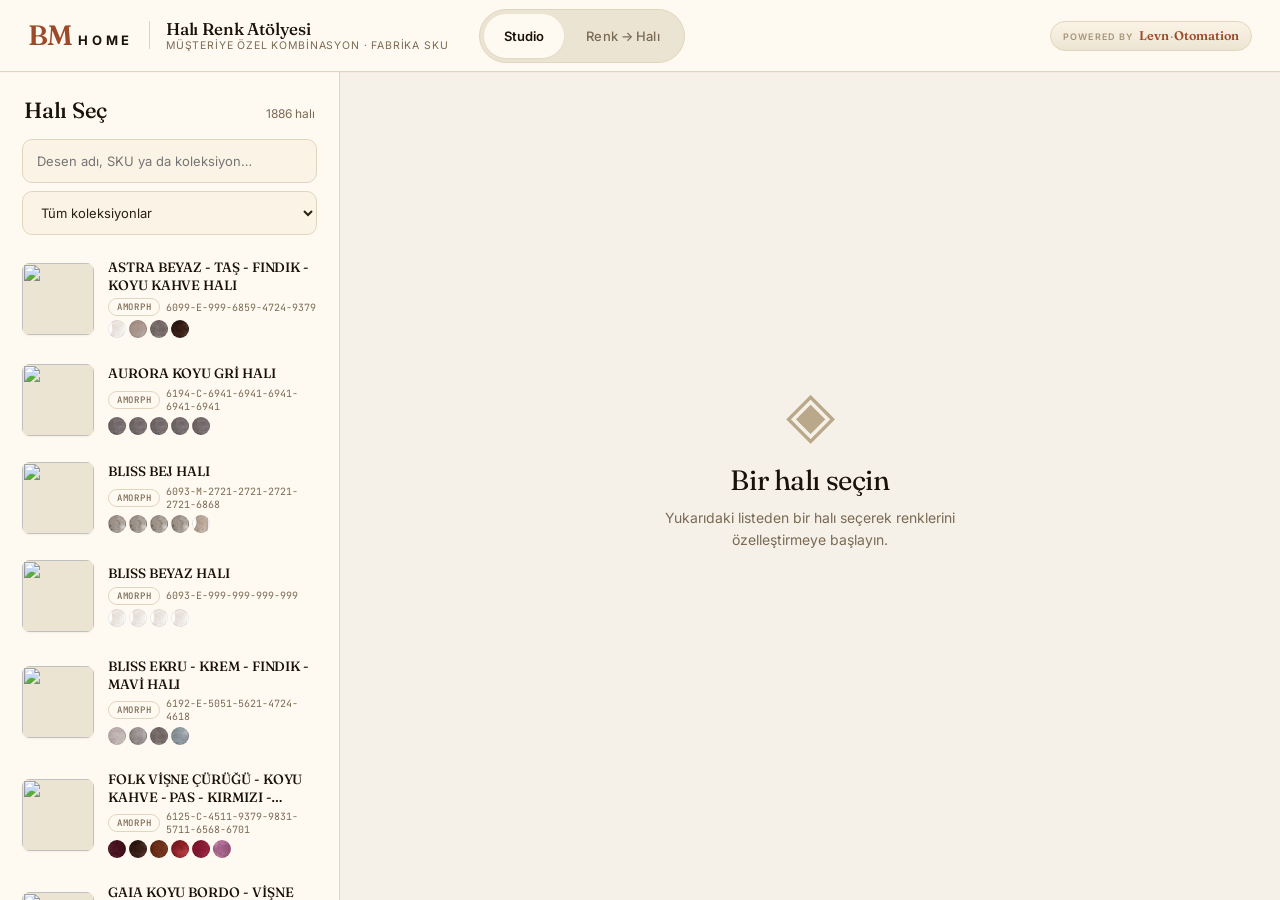
==== ui/index.html @ f6784a44 "refactor: admin paneli + optimizer robotunu kaldır Artık DEFAULT_CONFIG (recolor.js) doğrudan kullan" ====
<!DOCTYPE html>
<html lang="tr">
<head>
  <meta charset="UTF-8">
  <meta name="viewport" content="width=device-width, initial-scale=1.0">
  <title>BM Home — Halı Renk Atölyesi</title>
  <link rel="preconnect" href="https://fonts.googleapis.com">
  <link rel="preconnect" href="https://fonts.gstatic.com" crossorigin>
  <link rel="stylesheet" href="https://fonts.googleapis.com/css2?family=Fraunces:opsz,wght@9..144,400;9..144,500;9..144,600;9..144,700&family=Inter:wght@400;500;600;700&family=JetBrains+Mono:wght@400;500;600&display=swap">
  <link rel="stylesheet" href="style.css?v=19">
</head>
<body>
  <header class="topbar">
    <a class="brand" href="https://www.bmhome.com.tr" target="_blank" rel="noopener" aria-label="BM Home">
      <!-- Brand mark: typographic wordmark; replace with <img class="brand-logo" src="../assets/brand/bmhome-logo.png"> when official logo available -->
      <span class="brand-mark">
        <span class="brand-mark-bm">BM</span>
        <span class="brand-mark-home">HOME</span>
      </span>
      <span class="brand-sep" aria-hidden="true"></span>
      <span class="brand-title">
        <span class="brand-eyebrow">Halı Renk Atölyesi</span>
        <span class="brand-sub">Müşteriye özel kombinasyon · Fabrika SKU</span>
      </span>
    </a>
    <nav class="tabs" role="tablist">
      <button class="tab active" role="tab" data-mode="studio" aria-selected="true">Studio</button>
      <button class="tab" role="tab" data-mode="finder" aria-selected="false">Renk → Halı</button>
    </nav>
    <div class="topbar-actions" id="topbarActions">
      <span class="powered-by" title="Bu otomasyon Levn tarafından geliştirilmiştir">
        <span class="pb-label">Powered by</span>
        <span class="pb-brand">Levn<span class="pb-dot">·</span>Otomation</span>
      </span>
    </div>
  </header>

  <!-- ============ STUDIO MODU ============ -->
  <main class="mode-panel" id="studioPanel" data-active="true">
    <section class="picker-pane" aria-label="Halı seç">
      <div class="pane-header">
        <h2>Halı Seç</h2>
        <span class="result-count" id="studioPickerCount"></span>
        <button class="pane-toggle" id="pickerToggle" type="button" aria-label="Paneli aç/kapat">
          <svg viewBox="0 0 16 16" width="14" height="14" fill="none" stroke="currentColor" stroke-width="2" stroke-linecap="round"><polyline points="4,6 8,10 12,6"/></svg>
        </button>
      </div>
      <div class="picker-controls">
        <input type="search" id="rugSearch" placeholder="Desen adı, SKU ya da koleksiyon…" aria-label="Halı ara">
        <select id="rugCollectionFilter" aria-label="Koleksiyon filtresi">
          <option value="">Tüm koleksiyonlar</option>
        </select>
      </div>
      <div class="rug-picker-grid" id="rugPickerGrid"></div>
    </section>

    <section class="editor-pane" aria-label="Renk düzenleyici">
      <div class="editor-collapsed-bar" id="editorCollapsedBar" hidden>
        <span class="ecb-icon">▼</span>
        <span class="ecb-label" id="ecbLabel">Bir halı seçin</span>
      </div>
      <div class="editor-empty" id="editorEmpty">
        <div class="editor-empty-inner">
          <div class="editor-empty-icon">◈</div>
          <h3>Bir halı seçin</h3>
          <p>Yukarıdaki listeden bir halı seçerek renklerini özelleştirmeye başlayın.</p>
        </div>
      </div>

      <div class="editor-content" id="editorContent" hidden>
        <div class="editor-header">
          <div class="editor-rug-info">
            <h2 id="editorTitle"></h2>
            <div class="editor-subline">
              <span class="rug-collection" id="editorCollection"></span>
              <a id="editorProductLink" href="#" target="_blank" rel="noopener">Ürün sayfasını aç ↗</a>
            </div>
          </div>
          <div class="editor-actions">
            <button class="btn-ai-lock" id="aiColorizeBtn" type="button"
                    aria-disabled="true"
                    title="Yakında: AI ile halıyı gerçek renklerde göster">
              <span class="ai-lock-icon" aria-hidden="true">
                <svg viewBox="0 0 16 16" width="12" height="12" fill="none" stroke="currentColor" stroke-width="1.5">
                  <rect x="3" y="7" width="10" height="7" rx="1.5"/>
                  <path d="M5.5 7V5a2.5 2.5 0 015 0v2"/>
                </svg>
              </span>
              <span class="ai-lock-label">
                <span class="ai-lock-title">AI ile Renklendir</span>
                <span class="ai-lock-sub">Yakında</span>
              </span>
            </button>
            <button class="btn-ghost" id="editorPrint" type="button">Çıktı al / PDF</button>
            <button class="btn-ghost" id="editorReset" type="button">Orijinale döndür</button>
          </div>
          <div class="ai-status" id="aiStatus" aria-live="polite"></div>
        </div>

        <div class="editor-grid">
          <div class="editor-preview">
            <div class="rug-preview-image" id="rugPreviewImage">
              <img class="preview-orig-img" id="previewOrigImg" alt="" />
              <div class="preview-badge" id="previewBadge" hidden>
                <span class="preview-badge-icon">⚠︎</span>
                <span>Görsel orijinal renkleri gösteriyor</span>
              </div>
              <div class="preview-tools" id="previewTools" hidden>
                <button class="preview-tool-btn" id="previewOriginalBtn" type="button" title="Orijinali göster" aria-pressed="false">
                  <svg viewBox="0 0 16 16" fill="none" stroke="currentColor" stroke-width="1.7" stroke-linecap="round"><circle cx="8" cy="8" r="5"/><path d="M8 3v2M8 11v2M3 8h2M11 8h2"/></svg>
                  <span id="previewOriginalLabel">Orijinal</span>
                </button>
                <button class="preview-tool-btn" id="previewFullscreenBtn" type="button" title="Tam ekran">
                  <svg viewBox="0 0 16 16" fill="none" stroke="currentColor" stroke-width="1.7" stroke-linecap="round"><path d="M2 6V2h4M14 6V2h-4M2 10v4h4M14 10v4h-4"/></svg>
                  <span>Tam ekran</span>
                </button>
              </div>
              <div class="recolor-quality-warn" id="recolorQualityWarn" hidden>
                <span>⚠︎</span>
                <span id="recolorQualityWarnText">Bazı renkler halıda tam karşılığını bulamadı — sonuç yaklaşıktır.</span>
              </div>
            </div>
            <div class="rug-preview-caption" id="rugPreviewCaption">Referans görsel (orijinal renklerle)</div>
          </div>

          <div class="editor-panel">
            <div class="sku-card">
              <div class="sku-label">Üretim Kodu</div>
              <div class="sku-value" id="skuValue"></div>
              <div class="sku-actions">
                <button class="btn-primary" id="skuCopy" type="button">Kopyala</button>
                <span class="sku-status" id="skuStatus"></span>
              </div>
              <div class="sku-original" id="skuOriginal"></div>
            </div>

            <div class="existing-match" id="existingMatch" hidden></div>

            <div class="slots-wrap">
              <div class="slots-header">
                <span>Renk Slotları</span>
                <span class="slots-hint" id="slotsHint">Değiştirmek için bir slota dokunun</span>
              </div>
              <div class="slots-grid" id="slotsGrid"></div>
            </div>
          </div>
        </div>

        <div class="similar-wrap">
          <div class="similar-section">
            <div class="similar-header">
              <h3>Aynı desenin diğer renkleri</h3>
              <span class="result-count" id="sameDesignCount"></span>
            </div>
            <div class="similar-row" id="sameDesignRow"></div>
          </div>

          <div class="similar-section">
            <div class="similar-header">
              <h3>Bu paletle uyumlu diğer halılar</h3>
              <span class="result-count" id="samePaletteCount"></span>
            </div>
            <div class="similar-row" id="samePaletteRow"></div>
          </div>
        </div>
      </div>
    </section>
  </main>

  <!-- ============ FINDER MODU (Renk → Halı) ============ -->
  <main class="mode-panel" id="finderPanel">
    <section class="colors-pane" aria-label="Renk paleti">
      <div class="pane-header">
        <h2>Renkler</h2>
        <div class="controls">
          <input type="search" id="colorSearch" placeholder="Renk ara…" aria-label="Renk ara">
          <label class="verified-toggle">
            <input type="checkbox" id="verifiedOnly" checked>
            Yalnızca doğrulanmış
          </label>
        </div>
        <button class="pane-toggle" id="colorsToggle" type="button" aria-label="Paneli aç/kapat">
          <svg viewBox="0 0 16 16" width="14" height="14" fill="none" stroke="currentColor" stroke-width="2" stroke-linecap="round"><polyline points="4,6 8,10 12,6"/></svg>
        </button>
      </div>
      <div class="finder-selection" id="finderSelection" aria-live="polite">
        <span class="selection-label">Seçilen:</span>
        <div class="selected-chips" id="selectedChips"></div>
        <button id="clearBtn" class="btn-ghost" type="button" hidden>Temizle</button>
      </div>
      <div class="color-grid" id="colorGrid" role="listbox" aria-multiselectable="true"></div>
    </section>

    <section class="rugs-pane" aria-label="Uyumlu halılar">
      <div class="pane-header">
        <button class="rugs-back-btn" id="rugsBackBtn" type="button" aria-label="Renklere dön">
          <svg viewBox="0 0 16 16" width="14" height="14" fill="none" stroke="currentColor" stroke-width="2" stroke-linecap="round"><polyline points="10,4 5,8 10,12"/></svg>
          Renkler
        </button>
        <h2 id="rugsTitle">Halılar</h2>
        <span class="result-count" id="resultCount"></span>
      </div>
      <div class="rug-grid" id="rugGrid"></div>
      <div class="empty-state" id="emptyState">
        Başlamak için yukarıdan bir veya birkaç renk seçin.
      </div>
    </section>

    <!-- Mobil: renk seçilince görünen "Halıları listele" butonu -->
    <button class="list-rugs-fab" id="listRugsFab" type="button" hidden>
      <span class="lrf-label">Halıları listele</span>
      <span class="lrf-count" id="lrfCount">0</span>
      <svg viewBox="0 0 16 16" width="14" height="14" fill="none" stroke="currentColor" stroke-width="2.2" stroke-linecap="round"><polyline points="6,4 10,8 6,12"/></svg>
    </button>
  </main>

  <!-- ============ RENK PALET POPOVER (Studio slot seçimi için) ============ -->
  <div class="palette-popover" id="palettePopover" hidden>
    <div class="palette-backdrop" id="paletteBackdrop"></div>
    <div class="palette-dialog" role="dialog" aria-label="Renk seç">
      <div class="palette-header">
        <h3 id="paletteTitle">Renk seç</h3>
        <button class="btn-ghost" id="paletteClose" type="button" aria-label="Kapat">✕</button>
      </div>
      <div class="palette-controls">
        <input type="search" id="paletteSearch" placeholder="Renk ara…" aria-label="Renk ara">
        <label class="verified-toggle">
          <input type="checkbox" id="paletteVerifiedOnly" checked>
          Yalnızca doğrulanmış
        </label>
      </div>
      <div class="palette-grid" id="paletteGrid"></div>
    </div>
  </div>

  <!-- ============ FULLSCREEN MODAL (halıyı tam ekran görmek için) ============ -->
  <div class="fullscreen-modal" id="fullscreenModal" role="dialog" aria-label="Halı tam ekran" aria-modal="true">
    <div class="fs-stage">
      <button class="fs-close" id="fsCloseBtn" type="button" aria-label="Kapat">✕ Kapat (Esc)</button>
      <canvas class="fs-canvas" id="fsCanvas"></canvas>
      <img class="fs-orig-img" id="fsOrigImg" alt="" />
      <div class="fs-tools">
        <button class="preview-tool-btn" id="fsOrigBtn" type="button" aria-pressed="false">
          <svg viewBox="0 0 16 16" fill="none" stroke="currentColor" stroke-width="1.7" stroke-linecap="round"><circle cx="8" cy="8" r="5"/><path d="M8 3v2M8 11v2M3 8h2M11 8h2"/></svg>
          <span id="fsOrigLabel">Orijinal</span>
        </button>
      </div>
    </div>
  </div>

  <!-- ============ PRINT SHEET (sadece print modunda görünür) ============ -->
  <div class="print-sheet" id="printSheet" aria-hidden="true"></div>

  <script type="module" src="app.js?v=19"></script>
</body>
</html>
---- ui/style.css ----
/* Levn — Atelier / Butik Sıcak
   Typography: Inter (UI) + Fraunces (display/serif) + JetBrains Mono (SKU/kod)
   Palette: yumuşak krem + kil/terra aksan + derin espresso metin */

:root {
  /* Surfaces */
  --bg: #f6f1e8;            /* kağıt kremi */
  --bg-2: #ece4d3;          /* sıcak kum */
  --bg-3: #e2d7c1;          /* derin kum */
  --surface: #fffaf1;       /* kremalı beyaz */
  --surface-2: #fbf4e6;     /* hafif sıcak */
  --border: #e1d5bd;
  --border-strong: #b9a98a;
  /* Text */
  --text: #2a1f12;          /* espresso */
  --text-strong: #1a1209;
  --text-muted: #7a6a54;
  --text-faint: #a89578;
  /* Accents — Atelier terra + pine */
  --accent: #9c4a2a;        /* terra kil */
  --accent-dark: #7a3720;
  --accent-light: #f4e3d8;
  --pine: #3a5a44;          /* ikinci aksan */
  --pine-light: #dfe8dd;
  --danger: #b8422a;
  --warn: #c09030;
  /* Shadows — sıcak tonlu */
  --shadow-sm: 0 1px 2px rgba(58, 35, 12, 0.06);
  --shadow-md: 0 6px 22px rgba(58, 35, 12, 0.09);
  --shadow-lg: 0 18px 48px rgba(58, 35, 12, 0.16);
  /* Shape */
  --radius: 10px;
  --radius-lg: 16px;
  --radius-xl: 22px;
  --topbar-h: 72px;
  --touch: 44px;
  /* Typography */
  --font-sans: "Inter", -apple-system, BlinkMacSystemFont, "Segoe UI", sans-serif;
  --font-serif: "Fraunces", "Times New Roman", ui-serif, serif;
  --font-mono: "JetBrains Mono", "SF Mono", Menlo, Consolas, monospace;
  --ease: cubic-bezier(0.4, 0, 0.2, 1);
  --ease-spring: cubic-bezier(0.34, 1.2, 0.64, 1);
}

* { box-sizing: border-box; }

html, body {
  margin: 0;
  padding: 0;
  font-family: var(--font-sans);
  font-size: 14px;
  background: var(--bg);
  color: var(--text);
  -webkit-font-smoothing: antialiased;
  -moz-osx-font-smoothing: grayscale;
  height: 100vh;
  overflow: hidden;
}

button, input, select { font-family: inherit; }

/* Fraunces display helper */
.display,
h1.display, h2.display, h3.display {
  font-family: var(--font-serif);
  font-optical-sizing: auto;
  letter-spacing: -0.015em;
}

/* ============ TOPBAR ============ */
.topbar {
  display: flex;
  align-items: center;
  gap: 22px;
  padding: 0 28px;
  background: var(--surface);
  border-bottom: 1px solid var(--border);
  height: var(--topbar-h);
  position: sticky;
  top: 0;
  z-index: 50;
  box-shadow: 0 1px 0 rgba(58, 35, 12, 0.02);
}

.brand {
  display: flex;
  align-items: center;
  gap: 16px;
  text-decoration: none;
  color: inherit;
}
.brand-logo {
  height: 26px;
  width: auto;
  display: block;
  opacity: 0.92;
}
.brand-mark {
  display: inline-flex;
  align-items: baseline;
  gap: 6px;
  font-family: var(--font-serif);
  color: var(--text-strong);
  line-height: 1;
}
.brand-mark-bm {
  font-size: 28px;
  font-weight: 600;
  letter-spacing: -0.03em;
  color: var(--accent);
}
.brand-mark-home {
  font-family: var(--font-sans);
  font-size: 13px;
  font-weight: 700;
  letter-spacing: 0.28em;
  color: var(--text-strong);
  text-transform: uppercase;
  padding-top: 2px;
}
.brand-sep {
  width: 1px;
  height: 28px;
  background: var(--border-strong);
  opacity: 0.5;
}
.brand-title {
  display: flex;
  flex-direction: column;
  line-height: 1.15;
}
.brand-eyebrow {
  font-family: var(--font-serif);
  font-size: 17px;
  font-weight: 500;
  letter-spacing: -0.01em;
  color: var(--text-strong);
}
.brand-sub {
  font-size: 10.5px;
  letter-spacing: 0.08em;
  text-transform: uppercase;
  color: var(--text-muted);
  margin-top: 2px;
}

.tabs {
  display: flex;
  gap: 2px;
  background: var(--bg-2);
  padding: 4px;
  border-radius: 999px;
  margin-left: 8px;
  border: 1px solid var(--border);
}
.tab {
  border: 0;
  background: transparent;
  padding: 9px 20px;
  border-radius: 999px;
  font-size: 13px;
  font-weight: 500;
  color: var(--text-muted);
  cursor: pointer;
  min-height: var(--touch);
  transition: background 0.2s var(--ease), color 0.2s var(--ease), box-shadow 0.2s var(--ease);
  letter-spacing: 0.01em;
}
.tab:hover { color: var(--text); }
.tab.active {
  background: var(--surface);
  color: var(--text-strong);
  box-shadow: var(--shadow-sm);
  font-weight: 600;
}

.topbar-actions { margin-left: auto; display: flex; align-items: center; gap: 14px; }

.powered-by {
  display: inline-flex;
  align-items: baseline;
  gap: 6px;
  padding: 6px 12px 7px;
  border-radius: 999px;
  background: linear-gradient(180deg, var(--surface-2) 0%, var(--bg-2) 100%);
  border: 1px solid var(--border);
  font-size: 10.5px;
  letter-spacing: 0.04em;
  color: var(--text-muted);
  white-space: nowrap;
  user-select: none;
  cursor: default;
}
.powered-by .pb-label {
  text-transform: uppercase;
  letter-spacing: 0.12em;
  font-size: 9px;
  color: var(--text-faint);
  font-weight: 600;
}
.powered-by .pb-brand {
  font-family: var(--font-serif);
  font-weight: 600;
  font-size: 12.5px;
  color: var(--accent);
  letter-spacing: 0;
}
.powered-by .pb-dot {
  color: var(--text-faint);
  margin: 0 1px;
  font-weight: 400;
}

/* ============ MODE PANELS ============ */
.mode-panel {
  height: calc(100vh - var(--topbar-h));
  display: none;
  overflow: hidden;
}
.mode-panel[data-active="true"] { display: grid; }

/* ---- Studio layout ---- */
#studioPanel {
  grid-template-columns: 340px 1fr;
}
#finderPanel {
  grid-template-columns: 420px 1fr;
}

/* ============ PANE TOGGLE (mobilde aç/kapat) ============ */
.pane-toggle {
  display: none;
  border: 0; background: transparent;
  color: var(--text-muted);
  padding: 4px;
  cursor: pointer;
  border-radius: 50%;
  transition: transform 0.25s var(--ease), background 0.2s;
  flex-shrink: 0;
}
.pane-toggle:hover { background: var(--bg-2); }
.pane-toggle svg { display: block; }
/* Collapsed: chevron rotated up */
.picker-pane.collapsed .pane-toggle,
.colors-pane.collapsed .pane-toggle { transform: rotate(180deg); }

/* Desktop: FAB ve back-btn gizli (sadece mobilde görünür) */
.list-rugs-fab { display: none; }
.rugs-back-btn { display: none; }

/* ============ PANE HEADERS ============ */
.pane-header {
  display: flex;
  align-items: baseline;
  justify-content: space-between;
  gap: 12px;
  padding: 24px 24px 14px;
  border-bottom: 1px solid transparent;
}
.pane-header h2 {
  margin: 0;
  font-family: var(--font-serif);
  font-size: 22px;
  font-weight: 500;
  letter-spacing: -0.01em;
  color: var(--text-strong);
}

.controls { display: flex; gap: 10px; align-items: center; flex-wrap: wrap; }

.result-count {
  font-size: 12px;
  color: var(--text-muted);
  white-space: nowrap;
}

/* ============ BUTTONS ============ */
.btn-primary {
  background: var(--text-strong);
  color: var(--surface);
  border: 0;
  padding: 11px 20px;
  border-radius: 999px;
  font-size: 13px;
  font-weight: 600;
  letter-spacing: 0.02em;
  cursor: pointer;
  min-height: var(--touch);
  transition: background 0.2s var(--ease), transform 0.2s var(--ease);
}
.btn-primary:hover { background: var(--accent); transform: translateY(-1px); }
.btn-primary:active { transform: translateY(0); }

.btn-ghost {
  background: transparent;
  border: 1px solid var(--border-strong);
  color: var(--text);
  padding: 8px 16px;
  border-radius: 999px;
  font-size: 12.5px;
  font-weight: 500;
  cursor: pointer;
  min-height: 38px;
  transition: background 0.2s var(--ease), border-color 0.2s var(--ease);
}
.btn-ghost:hover { background: var(--surface-2); border-color: var(--text-muted); }

/* ============ STUDIO — PICKER PANE ============ */
.picker-pane {
  background: var(--surface);
  border-right: 1px solid var(--border);
  overflow-y: auto;
  padding-bottom: 32px;
}

.picker-controls {
  display: flex;
  flex-direction: column;
  gap: 8px;
  padding: 0 22px 12px;
}
.picker-controls input[type="search"],
.picker-controls select {
  width: 100%;
  padding: 11px 14px;
  border: 1px solid var(--border);
  border-radius: 10px;
  font-size: 13px;
  background: var(--surface-2);
  min-height: var(--touch);
  color: var(--text);
  transition: border-color 0.2s var(--ease), background 0.2s var(--ease);
}
.picker-controls input[type="search"]:focus,
.picker-controls select:focus {
  outline: none;
  border-color: var(--accent);
  background: var(--surface);
}

.rug-picker-grid {
  display: flex;
  flex-direction: column;
  gap: 2px;
  padding: 0 8px;
}
.picker-card {
  display: grid;
  grid-template-columns: 72px 1fr;
  gap: 14px;
  align-items: center;
  width: 100%;
  padding: 12px 14px;
  background: transparent;
  border: 0;
  border-radius: 12px;
  cursor: pointer;
  text-align: left;
  transition: background 0.2s var(--ease), transform 0.2s var(--ease);
  min-height: var(--touch);
  position: relative;
}
.picker-card::before {
  content: "";
  position: absolute;
  left: 8px; top: 50%;
  width: 3px;
  height: 0;
  background: var(--accent);
  border-radius: 2px;
  transform: translateY(-50%);
  transition: height 0.25s var(--ease);
}
.picker-card:hover { background: var(--surface-2); }
.picker-card.active {
  background: var(--surface-2);
}
.picker-card.active::before { height: 28px; }
.picker-img {
  width: 72px;
  height: 72px;
  border-radius: 8px;
  overflow: hidden;
  background-color: var(--bg-2);
  flex-shrink: 0;
  box-shadow: var(--shadow-sm);
}
.picker-img img {
  width: 100%;
  height: 100%;
  object-fit: cover;
  display: block;
}
.picker-info { min-width: 0; }
.picker-title {
  font-family: var(--font-serif);
  font-size: 13.5px;
  font-weight: 500;
  line-height: 1.3;
  letter-spacing: -0.005em;
  color: var(--text-strong);
  overflow: hidden;
  text-overflow: ellipsis;
  display: -webkit-box;
  -webkit-line-clamp: 2;
  -webkit-box-orient: vertical;
  margin-bottom: 4px;
}
.picker-sku {
  display: flex;
  align-items: center;
  gap: 6px;
  font-family: var(--font-mono);
  font-size: 10px;
  color: var(--text-muted);
  margin-bottom: 4px;
}
.picker-collection {
  display: inline-block;
  padding: 2px 8px;
  background: transparent;
  border: 1px solid var(--border);
  border-radius: 999px;
  font-size: 9px;
  text-transform: uppercase;
  letter-spacing: 0.08em;
  color: var(--text-muted);
  font-weight: 500;
}
.picker-dots { display: flex; gap: 3px; }
.picker-more {
  padding: 12px;
  text-align: center;
  font-size: 12px;
  color: var(--text-muted);
}

/* ============ STUDIO — EDITOR PANE ============ */
.editor-pane {
  overflow-y: auto;
  padding-bottom: 40px;
  background: var(--bg);
}

.editor-empty {
  height: 100%;
  display: flex;
  align-items: center;
  justify-content: center;
  color: var(--text-muted);
  padding: 40px;
}
.editor-empty-inner { text-align: center; max-width: 380px; }
.editor-empty-icon {
  font-size: 64px;
  color: var(--border-strong);
  margin-bottom: 18px;
  font-family: var(--font-serif);
  line-height: 1;
}
.editor-empty h3 {
  margin: 0 0 10px;
  font-family: var(--font-serif);
  font-size: 28px;
  font-weight: 400;
  letter-spacing: -0.015em;
  color: var(--text-strong);
}
.editor-empty p {
  margin: 0;
  font-size: 14px;
  line-height: 1.55;
  color: var(--text-muted);
}

.editor-header {
  display: flex;
  align-items: flex-start;
  justify-content: space-between;
  gap: 16px;
  padding: 22px 28px 14px;
}
.editor-rug-info { min-width: 0; flex: 1; }
.editor-rug-info h2 {
  margin: 0 0 8px;
  font-family: var(--font-serif);
  font-size: 32px;
  font-weight: 500;
  letter-spacing: -0.02em;
  line-height: 1.12;
  color: var(--text-strong);
}
.editor-subline {
  display: flex;
  align-items: center;
  gap: 12px;
  flex-wrap: wrap;
  font-size: 12px;
  color: var(--text-muted);
}
.editor-subline a {
  color: var(--accent);
  text-decoration: none;
}
.editor-subline a:hover { text-decoration: underline; }

.editor-grid {
  display: grid;
  grid-template-columns: minmax(280px, 380px) 1fr;
  gap: 22px;
  padding: 4px 28px 24px;
  align-items: start;
}

/* ---- Preview ---- */
.editor-preview {
  position: sticky;
  top: 0;
}
.rug-preview-image {
  width: 100%;
  background-color: var(--bg-2);
  border-radius: var(--radius-xl);
  box-shadow: var(--shadow-md);
  position: relative;
  overflow: hidden;
}
/* Orijinal görsel — doğal aspect ratio */
.rug-preview-image .preview-orig-img {
  display: block;
  width: 100%;
  height: auto;
  border-radius: var(--radius-xl);
}
/* Faz 5: canvas overlay — recolor motoru hazır olduğunda devreye girer */
.rug-preview-image .recolor-canvas {
  position: absolute;
  inset: 0;
  width: 100%;
  height: 100%;
  object-fit: contain;
  border-radius: var(--radius-xl);
  opacity: 0;
  transition: opacity 0.25s ease;
}
.rug-preview-image.recolor-active .recolor-canvas {
  opacity: 1;
}
/* Önce/sonra toggle: canvas gizle, orijinal göster */
.rug-preview-image.show-original .recolor-canvas {
  opacity: 0 !important;
}

/* ---- Render loading overlay ---- */
.rug-preview-image .recolor-spinner {
  position: absolute;
  inset: 0;
  display: flex;
  flex-direction: column;
  align-items: center;
  justify-content: center;
  gap: 12px;
  background: rgba(248, 243, 233, 0.82);
  backdrop-filter: blur(4px);
  -webkit-backdrop-filter: blur(4px);
  z-index: 3;
  transition: opacity 0.2s ease;
  pointer-events: none;
}
.rug-preview-image .recolor-spinner[hidden] { display: none; }
.spinner-ring {
  width: 36px; height: 36px;
  border: 3px solid rgba(156,74,42,0.22);
  border-top-color: var(--accent, #9c4a2a);
  border-radius: 50%;
  animation: levn-spin 0.9s linear infinite;
}
.spinner-label {
  font-size: 12px;
  font-weight: 600;
  letter-spacing: 0.06em;
  color: var(--accent-dark, #6b2e14);
  text-transform: uppercase;
}
@keyframes levn-spin { to { transform: rotate(360deg); } }

/* ---- Before/after slider ---- */
.preview-tools {
  position: absolute;
  top: 10px; right: 10px;
  display: flex;
  gap: 6px;
  z-index: 4;
}
.preview-tool-btn {
  background: rgba(255,255,255,0.92);
  border: 1px solid rgba(0,0,0,0.08);
  border-radius: 10px;
  padding: 7px 9px;
  font: inherit;
  font-size: 11px;
  font-weight: 600;
  color: var(--ink-2, #4a4038);
  cursor: pointer;
  display: inline-flex;
  align-items: center;
  gap: 4px;
  box-shadow: 0 2px 6px rgba(0,0,0,0.12);
  backdrop-filter: blur(8px);
  -webkit-backdrop-filter: blur(8px);
  transition: background 0.15s ease, transform 0.12s ease;
}
.preview-tool-btn:hover { background: #fff; transform: translateY(-1px); }
.preview-tool-btn.active { background: var(--accent, #9c4a2a); color: #fff; border-color: var(--accent, #9c4a2a); }
.preview-tool-btn svg { width: 13px; height: 13px; }

/* Tam ekran modalı */
.fullscreen-modal {
  position: fixed;
  inset: 0;
  background: rgba(20,15,10,0.92);
  z-index: 200;
  display: none;
  align-items: center;
  justify-content: center;
  padding: 40px 20px;
  animation: fs-fade 0.22s ease;
}
.fullscreen-modal[open] { display: flex; }
@keyframes fs-fade { from { opacity: 0; } to { opacity: 1; } }
.fs-stage {
  position: relative;
  max-width: min(96vw, 1200px);
  max-height: 92vh;
  display: flex;
  align-items: center;
  justify-content: center;
}
.fs-canvas {
  max-width: 96vw;
  max-height: 88vh;
  width: auto;
  height: auto;
  object-fit: contain;
  border-radius: var(--radius-lg, 12px);
  box-shadow: 0 20px 60px rgba(0,0,0,0.5);
  background: #1a1410;
  display: block;
}
/* Fullscreen orijinal görsel */
.fs-orig-img {
  position: absolute;
  inset: 0;
  width: 100%;
  height: 100%;
  object-fit: contain;
  border-radius: var(--radius-lg, 12px);
  opacity: 0;
  pointer-events: none;
  transition: opacity 0.2s ease;
}
.fs-stage.show-original .fs-orig-img { opacity: 1; }
.fs-stage.show-original .fs-canvas { opacity: 0; }
/* Fullscreen araç butonları */
.fs-tools {
  position: absolute;
  top: 10px;
  right: 10px;
  display: flex;
  gap: 6px;
  z-index: 4;
}
.fs-close {
  position: absolute;
  top: -44px;
  right: 0;
  background: rgba(255,255,255,0.14);
  border: 1px solid rgba(255,255,255,0.18);
  color: #fff;
  border-radius: 10px;
  padding: 8px 14px;
  font: inherit;
  font-size: 12px;
  font-weight: 600;
  cursor: pointer;
  display: inline-flex;
  align-items: center;
  gap: 6px;
}
.fs-close:hover { background: rgba(255,255,255,0.24); }

/* Match quality uyarısı (drift yüksekse) */
.recolor-quality-warn {
  position: absolute;
  inset: auto 12px 12px 12px;
  background: rgba(255, 170, 60, 0.94);
  color: #2a1a08;
  padding: 8px 12px;
  border-radius: 10px;
  font-size: 12px;
  font-weight: 600;
  z-index: 3;
  box-shadow: 0 3px 10px rgba(0,0,0,0.2);
  display: flex;
  align-items: center;
  gap: 6px;
}
.recolor-quality-warn[hidden] { display: none; }

/* Preview image'a hover → cursor: zoom */
.rug-preview-image:not(.slider-mode) { cursor: zoom-in; }
.rug-preview-image.slider-mode { cursor: default; }
.preview-badge {
  position: absolute;
  inset: auto 0 0 0;
  background: rgba(184, 66, 42, 0.94); /* var(--danger) at 94% */
  color: #fff;
  padding: 10px 16px;
  display: flex;
  align-items: center;
  gap: 10px;
  font-size: 13px;
  font-weight: 600;
  letter-spacing: 0.01em;
  border-bottom-left-radius: var(--radius-xl);
  border-bottom-right-radius: var(--radius-xl);
}
.preview-badge[hidden] { display: none; }
.preview-badge-icon {
  font-size: 17px;
  line-height: 1;
}
.is-modified .rug-preview-image {
  box-shadow: 0 0 0 2px var(--accent), var(--shadow-lg);
}
.editor-content.is-modified .rug-preview-caption {
  color: var(--accent-dark);
  font-weight: 600;
}
.preview-badge {
  background: rgba(156, 74, 42, 0.96) !important; /* override danger color */
}
.sku-value.is-modified {
  background: var(--accent-light);
  border-color: var(--accent);
  color: var(--accent-dark);
}
.rug-preview-caption {
  text-align: center;
  font-size: 11px;
  color: var(--text-muted);
  margin-top: 8px;
  letter-spacing: 0.03em;
}

/* ---- Right column panel ---- */
.editor-panel {
  display: flex;
  flex-direction: column;
  gap: 16px;
}

/* SKU card */
.sku-card {
  background: linear-gradient(180deg, var(--surface) 0%, var(--surface-2) 100%);
  border: 1px solid var(--border);
  border-radius: var(--radius-lg);
  padding: 22px 24px;
  box-shadow: var(--shadow-sm);
  position: relative;
}
.sku-card::after {
  content: "";
  position: absolute;
  inset: 0;
  border-radius: var(--radius-lg);
  pointer-events: none;
  box-shadow: inset 0 1px 0 rgba(255, 255, 255, 0.6);
}
.sku-label {
  font-size: 10px;
  text-transform: uppercase;
  letter-spacing: 0.14em;
  color: var(--text-muted);
  margin-bottom: 10px;
  font-weight: 600;
}
.sku-value {
  font-family: var(--font-mono);
  font-size: 22px;
  font-weight: 600;
  letter-spacing: 0.01em;
  word-break: break-all;
  padding: 14px 16px;
  background: var(--bg);
  border: 1px solid var(--border);
  border-radius: 12px;
  user-select: all;
  color: var(--text-strong);
  line-height: 1.35;
  transition: background 0.25s var(--ease), border-color 0.25s var(--ease);
}
.sku-actions {
  display: flex;
  align-items: center;
  gap: 12px;
  margin-top: 12px;
}
.sku-status {
  font-size: 13px;
  color: var(--text-muted);
}
.sku-status.ok { color: var(--accent); font-weight: 500; }
.sku-status.warn { color: var(--warn); }
.sku-original {
  margin-top: 10px;
  font-size: 11px;
  color: var(--text-muted);
  font-family: "SF Mono", Menlo, Consolas, monospace;
}

/* Existing match card */
.existing-match {
  display: grid;
  grid-template-columns: 72px 1fr;
  gap: 14px;
  padding: 12px 14px;
  border-radius: var(--radius);
  align-items: center;
}
.existing-match.self {
  background: var(--bg-2);
  border: 1px solid var(--border);
}
.existing-match.dupe {
  background: #fff4e0;
  border: 1px solid #e5c07a;
}
.match-img {
  width: 72px; height: 72px;
  border-radius: 10px;
  background-size: cover;
  background-position: center;
  background-color: var(--bg-2);
}
.match-body { min-width: 0; }
.match-label {
  font-size: 11px;
  font-weight: 600;
  letter-spacing: 0.04em;
  text-transform: uppercase;
  color: var(--warn);
  margin-bottom: 4px;
}
.existing-match.self .match-label { color: var(--text-muted); }
.match-title {
  font-size: 13px;
  font-weight: 500;
  margin-bottom: 2px;
}
.match-sku {
  font-family: "SF Mono", Menlo, Consolas, monospace;
  font-size: 10px;
  color: var(--text-muted);
}
.match-link {
  display: inline-block;
  margin-top: 6px;
  font-size: 12px;
  color: var(--accent);
  text-decoration: none;
}
.match-link:hover { text-decoration: underline; }

/* Slots */
.slots-wrap {
  background: var(--surface);
  border: 1px solid var(--border);
  border-radius: var(--radius-lg);
  padding: 20px 22px 24px;
  box-shadow: var(--shadow-sm);
}
.slots-header {
  display: flex;
  align-items: baseline;
  justify-content: space-between;
  margin-bottom: 16px;
  padding-bottom: 12px;
  border-bottom: 1px solid var(--border);
  font-family: var(--font-serif);
  font-size: 16px;
  font-weight: 500;
  letter-spacing: -0.005em;
  color: var(--text-strong);
}
.slots-hint {
  font-family: var(--font-sans);
  font-size: 11px;
  color: var(--text-muted);
  font-weight: 400;
  font-style: italic;
}
.slots-grid {
  display: grid;
  grid-template-columns: repeat(auto-fill, minmax(132px, 1fr));
  gap: 14px;
}
.slot {
  display: flex;
  flex-direction: column;
  align-items: center;
  gap: 10px;
  padding: 18px 10px 14px;
  background: var(--surface);
  border: 1px solid var(--border);
  border-radius: var(--radius-lg);
  cursor: pointer;
  text-align: center;
  position: relative;
  transition: border-color 0.25s var(--ease), transform 0.25s var(--ease-spring),
              box-shadow 0.25s var(--ease), background 0.25s var(--ease);
  min-height: 180px;
  font: inherit;
}
.slot:hover {
  border-color: var(--text-muted);
  transform: translateY(-3px);
  box-shadow: var(--shadow-md);
}
.slot-index {
  position: absolute;
  top: 10px;
  right: 12px;
  font-size: 10px;
  color: var(--text-faint);
  font-family: var(--font-mono);
  font-weight: 600;
  letter-spacing: 0.04em;
}
.slot-swatch {
  width: 88px;
  height: 88px;
  border-radius: 50%;
  background-size: cover;
  background-position: center;
  background-color: var(--bg-2);
  box-shadow: inset 0 0 0 1px rgba(0, 0, 0, 0.06), var(--shadow-sm);
  position: relative;
  transition: transform 0.35s var(--ease-spring), box-shadow 0.3s var(--ease);
}
.slot:hover .slot-swatch {
  transform: scale(1.04);
  box-shadow: inset 0 0 0 1px rgba(0, 0, 0, 0.06), 0 0 0 4px var(--bg-2), var(--shadow-md);
}
.slot.fallback .slot-swatch::after {
  content: "·";
  position: absolute;
  bottom: -2px; right: -2px;
  width: 14px; height: 14px;
  font-size: 11px;
  line-height: 12px;
  background: var(--surface);
  border: 1px solid var(--border);
  border-radius: 50%;
  color: var(--text-muted);
  text-align: center;
}
.slot-meta {
  display: flex;
  flex-direction: column;
  gap: 3px;
  align-items: center;
  width: 100%;
}
.slot-name {
  font-family: var(--font-serif);
  font-size: 13.5px;
  font-weight: 500;
  line-height: 1.25;
  letter-spacing: -0.005em;
  color: var(--text-strong);
  overflow: hidden;
  text-overflow: ellipsis;
  display: -webkit-box;
  -webkit-line-clamp: 2;
  -webkit-box-orient: vertical;
  padding: 0 4px;
}
.slot-code {
  font-size: 9.5px;
  color: var(--text-faint);
  font-family: var(--font-mono);
  font-weight: 500;
  letter-spacing: 0.04em;
}
.slot-edit-hint {
  font-size: 9px;
  color: var(--accent);
  font-weight: 700;
  text-transform: uppercase;
  letter-spacing: 0.12em;
  opacity: 0;
  transition: opacity 0.2s var(--ease);
  margin-top: 2px;
}
.slot:hover .slot-edit-hint { opacity: 1; }

.slot.changed {
  border-color: var(--accent);
  background: var(--accent-light);
}
.slot.changed:hover { border-color: var(--accent-dark); }
.slot.changed .slot-swatch {
  box-shadow: inset 0 0 0 1px rgba(0, 0, 0, 0.06), 0 0 0 3px var(--accent);
}
.slot-changed-badge {
  position: absolute;
  top: 10px;
  left: 12px;
  background: var(--accent);
  color: #fff;
  font-size: 8.5px;
  font-weight: 700;
  padding: 3px 8px;
  border-radius: 999px;
  text-transform: uppercase;
  letter-spacing: 0.14em;
  z-index: 2;
}
.slot-orig {
  font-size: 9.5px;
  color: var(--accent-dark);
  font-weight: 500;
  font-style: italic;
  margin-top: 3px;
  font-family: var(--font-serif);
}

.editor-actions {
  display: flex;
  gap: 8px;
  flex-wrap: wrap;
  align-items: center;
}

/* ============ AI RENKLENDİR (kilitli) ============ */
.btn-ai-lock {
  display: inline-flex;
  align-items: center;
  gap: 10px;
  padding: 8px 14px 8px 10px;
  background: linear-gradient(135deg, #f5e6d3 0%, #ecd9be 100%);
  border: 1px dashed var(--border-strong);
  border-radius: 999px;
  cursor: not-allowed;
  font-family: inherit;
  color: var(--text-muted);
  position: relative;
  transition: border-color 0.2s var(--ease), transform 0.2s var(--ease);
  min-height: 38px;
}
.btn-ai-lock:hover {
  border-color: var(--accent);
  transform: translateY(-1px);
}
.ai-lock-icon {
  display: inline-flex;
  align-items: center;
  justify-content: center;
  width: 24px; height: 24px;
  border-radius: 50%;
  background: var(--surface);
  border: 1px solid var(--border);
  color: var(--accent);
  flex-shrink: 0;
}
.ai-lock-label {
  display: flex;
  flex-direction: column;
  line-height: 1.15;
  text-align: left;
}
.ai-lock-title {
  font-size: 12px;
  font-weight: 600;
  color: var(--text-strong);
  letter-spacing: 0.01em;
}
.ai-lock-sub {
  font-size: 9px;
  text-transform: uppercase;
  letter-spacing: 0.12em;
  color: var(--accent);
  font-weight: 700;
  margin-top: 1px;
}
.btn-ai-lock.shake {
  animation: ai-shake 0.5s var(--ease);
}
@keyframes ai-shake {
  0%, 100% { transform: translateX(0); }
  20% { transform: translateX(-4px); }
  40% { transform: translateX(4px); }
  60% { transform: translateX(-2px); }
  80% { transform: translateX(2px); }
}
.ai-status {
  font-size: 11px;
  color: var(--accent);
  font-style: italic;
  height: 0;
  opacity: 0;
  overflow: hidden;
  transition: opacity 0.25s var(--ease), height 0.25s var(--ease);
  padding: 0 28px;
  text-align: right;
  margin-top: 2px;
}
.ai-status.show {
  height: 16px;
  opacity: 1;
}

.similar-body {
  padding: 8px 10px 4px;
}
.similar-collection {
  font-size: 9px;
  text-transform: uppercase;
  letter-spacing: 0.06em;
  color: var(--text-muted);
  margin-top: 2px;
}
.similar-card .similar-title {
  padding: 0;
  min-height: 32px;
}

/* ---- Similar rows ---- */
.similar-wrap {
  padding: 8px 28px 0;
  display: flex;
  flex-direction: column;
  gap: 28px;
}
.similar-section {}
.similar-header {
  display: flex;
  align-items: baseline;
  justify-content: space-between;
  margin-bottom: 12px;
}
.similar-header h3 {
  margin: 0;
  font-family: var(--font-serif);
  font-size: 20px;
  font-weight: 500;
  letter-spacing: -0.01em;
  color: var(--text-strong);
}
.similar-row {
  display: flex;
  gap: 14px;
  overflow-x: auto;
  padding-bottom: 6px;
  scroll-snap-type: x proximity;
}
.similar-row::-webkit-scrollbar { height: 8px; }
.similar-row::-webkit-scrollbar-thumb {
  background: var(--border-strong);
  border-radius: 4px;
}
.similar-card {
  width: 188px;
  flex-shrink: 0;
  background: var(--surface);
  border: 1px solid var(--border);
  border-radius: 14px;
  overflow: hidden;
  text-decoration: none;
  color: inherit;
  scroll-snap-align: start;
  transition: transform 0.25s var(--ease-spring), box-shadow 0.25s var(--ease);
}
.similar-card:hover { transform: translateY(-3px); box-shadow: var(--shadow-md); }
.similar-img {
  width: 100%;
  aspect-ratio: 1 / 1;
  background-color: var(--bg-2);
  position: relative;
  overflow: hidden;
}
.similar-img img {
  width: 100%;
  height: 100%;
  object-fit: cover;
  display: block;
}
.similar-badge {
  position: absolute;
  top: 8px;
  left: 8px;
  background: var(--accent);
  color: #fff;
  font-size: 11px;
  font-weight: 600;
  padding: 3px 8px;
  border-radius: 999px;
}
.similar-title {
  font-size: 12px;
  font-weight: 500;
  padding: 8px 10px 4px;
  line-height: 1.3;
  overflow: hidden;
  text-overflow: ellipsis;
  display: -webkit-box;
  -webkit-line-clamp: 2;
  -webkit-box-orient: vertical;
  min-height: 36px;
}
.similar-dots {
  display: flex;
  gap: 3px;
  padding: 0 10px 10px;
}

/* ============ FINDER MODU ============ */
.colors-pane, .rugs-pane {
  overflow-y: auto;
}
.colors-pane {
  background: var(--surface);
  border-right: 1px solid var(--border);
  padding-bottom: 24px;
}
.rugs-pane { padding-bottom: 24px; }

.finder-selection {
  display: flex;
  align-items: center;
  gap: 10px;
  padding: 4px 22px 12px;
  flex-wrap: wrap;
}
.selection-label {
  font-size: 12px;
  color: var(--text-muted);
  white-space: nowrap;
}

.selected-chips {
  display: flex;
  gap: 6px;
  flex-wrap: wrap;
  flex: 1;
}
.chip {
  display: flex;
  align-items: center;
  gap: 8px;
  padding: 5px 12px 5px 5px;
  background: var(--surface);
  border: 1px solid var(--accent);
  border-radius: 999px;
  font-size: 12px;
  font-weight: 500;
  color: var(--text-strong);
  cursor: pointer;
  transition: background 0.2s var(--ease);
}
.chip:hover { background: var(--accent-light); }
.chip .chip-swatch {
  width: 20px; height: 20px;
  border-radius: 50%;
  background-size: cover;
  background-position: center;
  border: 1px solid rgba(0, 0, 0, 0.08);
  flex-shrink: 0;
}
.chip .chip-remove { color: var(--accent); font-weight: bold; margin-left: 2px; }

#colorSearch {
  padding: 9px 12px;
  border: 1px solid var(--border-strong);
  border-radius: 10px;
  font-size: 14px;
  width: 160px;
  min-height: 38px;
  background: var(--bg);
}
.verified-toggle {
  font-size: 12px;
  color: var(--text-muted);
  display: flex;
  align-items: center;
  gap: 6px;
  cursor: pointer;
  user-select: none;
}
.verified-toggle input { width: 18px; height: 18px; cursor: pointer; }

.color-grid {
  display: grid;
  grid-template-columns: repeat(auto-fill, minmax(96px, 1fr));
  gap: 14px;
  padding: 0 24px;
}
/* Family group header — spans full row */
.family-group-header {
  grid-column: 1 / -1;
  display: flex;
  align-items: baseline;
  gap: 12px;
  margin: 14px 0 2px;
  padding-bottom: 6px;
  border-bottom: 1px solid var(--border);
}
.family-group-header:first-child { margin-top: 0; }
.family-group-header .fg-title {
  font-family: var(--font-serif);
  font-size: 14px;
  font-weight: 500;
  letter-spacing: 0.02em;
  color: var(--text-strong);
  text-transform: uppercase;
}
.family-group-header .fg-count {
  font-size: 10px;
  color: var(--text-faint);
  font-family: var(--font-mono);
  letter-spacing: 0.06em;
}
.palette-grid .family-group-header {
  margin-top: 10px;
}
.palette-grid .family-group-header:first-child { margin-top: 0; }
.color-card {
  cursor: pointer;
  border: 1px solid var(--border);
  border-radius: 12px;
  overflow: hidden;
  background: var(--surface);
  transition: transform 0.25s var(--ease-spring), border-color 0.2s var(--ease), box-shadow 0.25s var(--ease);
  display: flex;
  flex-direction: column;
  text-align: left;
  position: relative;
  min-height: 128px;
  padding: 0;
  font: inherit;
}
.color-card:hover { transform: translateY(-3px); box-shadow: var(--shadow-md); border-color: var(--text-muted); }
.color-card.selected {
  border-color: var(--accent);
  box-shadow: 0 0 0 2px var(--accent), var(--shadow-md);
}
.color-card .swatch,
.palette-card .swatch {
  width: 100%;
  padding-top: 85%;
  background-size: cover;
  background-position: center;
  background-color: #d9d3c8;
  position: relative;
}
.color-card .swatch.fallback::after,
.palette-card .swatch.fallback::after {
  content: "kırpma";
  position: absolute;
  top: 4px; right: 4px;
  font-size: 9px;
  background: rgba(255, 255, 255, 0.85);
  padding: 2px 6px;
  border-radius: 4px;
  color: var(--text-muted);
}
.color-card .meta,
.palette-card .meta {
  padding: 6px 8px;
  display: flex;
  flex-direction: column;
  gap: 2px;
}
.color-card .name,
.palette-card .name {
  font-family: var(--font-serif);
  font-size: 12.5px;
  font-weight: 500;
  letter-spacing: -0.003em;
  line-height: 1.22;
  color: var(--text-strong);
  overflow: hidden;
  text-overflow: ellipsis;
  display: -webkit-box;
  -webkit-line-clamp: 2;
  -webkit-box-orient: vertical;
}
.color-card .code,
.palette-card .code {
  font-size: 9.5px;
  color: var(--text-faint);
  font-family: var(--font-mono);
  font-weight: 500;
  letter-spacing: 0.04em;
}
.color-card.unverified .code::after,
.palette-card.unverified .code::after {
  content: " ~";
  color: var(--warn);
}

/* Finder rugs pane */
.rug-grid {
  display: grid;
  grid-template-columns: repeat(auto-fill, minmax(220px, 1fr));
  gap: 16px;
  padding: 0 22px;
}
.rug-card {
  background: var(--surface);
  border: 1px solid var(--border);
  border-radius: var(--radius-lg);
  overflow: hidden;
  box-shadow: var(--shadow-sm);
  display: flex;
  flex-direction: column;
  text-decoration: none;
  color: inherit;
  transition: transform 0.12s, box-shadow 0.12s;
}
.rug-card { cursor: pointer; }
.rug-card:hover { transform: translateY(-3px); box-shadow: var(--shadow-md); }
.rug-card .rug-image {
  width: 100%;
  padding-top: 100%;
  background-size: cover;
  background-position: center;
  background-color: var(--bg-2);
  position: relative;
}
.rug-overlay {
  position: absolute;
  inset: 0;
  background: linear-gradient(180deg, rgba(42, 31, 18, 0) 40%, rgba(42, 31, 18, 0.6) 100%);
  opacity: 0;
  display: flex;
  align-items: flex-end;
  justify-content: center;
  padding-bottom: 14px;
  transition: opacity 0.25s var(--ease);
}
.rug-card:hover .rug-overlay { opacity: 1; }
.rug-overlay-cta {
  color: #fff;
  font-family: var(--font-serif);
  font-size: 14px;
  font-weight: 500;
  letter-spacing: -0.005em;
  text-shadow: 0 1px 3px rgba(0, 0, 0, 0.25);
}
.rug-actions {
  display: flex;
  align-items: center;
  gap: 8px;
  margin-top: 10px;
}
.rug-action-primary {
  flex: 1;
  padding: 8px 12px;
  background: var(--text-strong);
  color: var(--surface);
  border: 0;
  border-radius: 999px;
  font-size: 11.5px;
  font-weight: 600;
  letter-spacing: 0.02em;
  cursor: pointer;
  transition: background 0.2s var(--ease);
}
.rug-card:hover .rug-action-primary { background: var(--accent); }
.rug-action-link {
  width: 32px; height: 32px;
  border-radius: 50%;
  border: 1px solid var(--border);
  display: inline-flex;
  align-items: center;
  justify-content: center;
  color: var(--text-muted);
  text-decoration: none;
  font-size: 14px;
  transition: background 0.2s var(--ease), color 0.2s var(--ease), border-color 0.2s var(--ease);
  flex-shrink: 0;
}
.rug-action-link:hover {
  background: var(--surface-2);
  color: var(--accent);
  border-color: var(--accent);
}
.rug-card .rug-info { padding: 12px 14px; }
.rug-card .rug-title {
  font-family: var(--font-serif);
  font-size: 15px;
  font-weight: 500;
  letter-spacing: -0.005em;
  color: var(--text-strong);
  margin: 0 0 8px;
  line-height: 1.25;
  display: -webkit-box;
  -webkit-line-clamp: 2;
  -webkit-box-orient: vertical;
  overflow: hidden;
}
.rug-card .rug-meta {
  display: flex;
  align-items: center;
  gap: 8px;
  font-size: 11px;
  color: var(--text-muted);
}
.rug-card .rug-match {
  margin-left: auto;
  font-weight: 600;
  color: var(--accent);
}
.rug-card .rug-palette {
  display: flex;
  gap: 4px;
  margin-top: 10px;
}

/* palette-dots shared */
.palette-dot {
  width: 18px;
  height: 18px;
  border-radius: 50%;
  background-size: cover;
  background-position: center;
  border: 1px solid rgba(0, 0, 0, 0.08);
  flex-shrink: 0;
}
.palette-dot.match {
  box-shadow: 0 0 0 2px var(--accent);
}
.rug-card .rug-collection {
  text-transform: uppercase;
  font-size: 10px;
  letter-spacing: 0.05em;
  padding: 2px 6px;
  background: var(--bg-2);
  border-radius: 4px;
}

/* Empty / generic */
.empty-state, .grid-empty {
  text-align: center;
  color: var(--text-muted);
  padding: 48px 20px;
  font-size: 15px;
}
.grid-empty.small { padding: 20px; font-size: 13px; }

/* ============ PALETTE POPOVER ============ */
.palette-popover {
  position: fixed;
  inset: 0;
  z-index: 100;
  display: flex;
  align-items: center;
  justify-content: center;
}
.palette-popover[hidden] { display: none; }
.editor-content[hidden] { display: none; }
.editor-empty[hidden] { display: none; }
.existing-match[hidden] { display: none; }
.palette-backdrop {
  position: absolute;
  inset: 0;
  background: rgba(30, 27, 22, 0.45);
  backdrop-filter: blur(2px);
}
.palette-dialog {
  position: relative;
  width: min(880px, 94vw);
  max-height: 86vh;
  background: var(--surface);
  border-radius: var(--radius-xl);
  box-shadow: var(--shadow-lg);
  display: flex;
  flex-direction: column;
  overflow: hidden;
  border: 1px solid var(--border);
  animation: dialog-in 0.32s var(--ease-spring);
}
@keyframes dialog-in {
  from { opacity: 0; transform: translateY(10px) scale(0.98); }
  to   { opacity: 1; transform: translateY(0) scale(1); }
}
.palette-header {
  display: flex;
  align-items: center;
  justify-content: space-between;
  padding: 16px 20px;
  border-bottom: 1px solid var(--border);
}
.palette-header h3 {
  margin: 0;
  font-family: var(--font-serif);
  font-size: 22px;
  font-weight: 500;
  letter-spacing: -0.01em;
  color: var(--text-strong);
}
.palette-controls {
  display: flex;
  gap: 14px;
  align-items: center;
  padding: 12px 20px;
  border-bottom: 1px solid var(--border);
  flex-wrap: wrap;
}
.palette-controls input[type="search"] {
  flex: 1;
  min-width: 160px;
  padding: 10px 12px;
  border: 1px solid var(--border-strong);
  border-radius: 10px;
  font-size: 14px;
  background: var(--bg);
  min-height: var(--touch);
}
.palette-grid {
  overflow-y: auto;
  padding: 16px 20px 22px;
  display: grid;
  grid-template-columns: repeat(auto-fill, minmax(100px, 1fr));
  gap: 12px;
}
.palette-card {
  cursor: pointer;
  border: 2px solid transparent;
  border-radius: var(--radius);
  overflow: hidden;
  background: var(--surface);
  display: flex;
  flex-direction: column;
  text-align: left;
  min-height: 128px;
  padding: 0;
  font: inherit;
  transition: border-color 0.12s, transform 0.12s, box-shadow 0.12s;
}
.palette-card:hover {
  border-color: var(--accent);
  transform: translateY(-2px);
  box-shadow: var(--shadow-md);
}
.palette-empty {
  grid-column: 1 / -1;
  text-align: center;
  padding: 40px 20px;
  color: var(--text-muted);
}

/* ============ PRINT SHEET ============ */
.print-sheet {
  display: none;
}
@media print {
  @page { size: A4; margin: 14mm; }
  body {
    height: auto;
    overflow: visible;
    background: #fff;
  }
  body > *:not(.print-sheet) { display: none !important; }
  .print-sheet {
    display: block !important;
    color: #000;
    font-family: -apple-system, BlinkMacSystemFont, sans-serif;
  }
  /* Force browsers to print background colors / images / fills */
  .print-sheet, .print-sheet * {
    -webkit-print-color-adjust: exact !important;
    print-color-adjust: exact !important;
    color-adjust: exact !important;
  }
}
.print-sheet .print-head {
  display: flex;
  justify-content: space-between;
  align-items: flex-start;
  gap: 16px;
  padding-bottom: 12px;
  border-bottom: 2px solid #000;
  margin-bottom: 18px;
}
.print-brand {
  font-size: 11px;
  text-transform: uppercase;
  letter-spacing: 0.08em;
  color: #555;
  margin-bottom: 4px;
}
.print-sheet h1 {
  font-size: 22px;
  margin: 0 0 4px;
  font-weight: 700;
  letter-spacing: -0.01em;
}
.print-meta {
  font-size: 12px;
  color: #555;
}
.print-sku-card {
  border: 2px solid #000;
  border-radius: 8px;
  padding: 10px 14px;
  min-width: 220px;
  text-align: right;
}
.print-sku-card .lbl {
  font-size: 9px;
  text-transform: uppercase;
  letter-spacing: 0.08em;
  color: #555;
}
.print-sku-card .lbl.small { font-size: 8px; margin-top: 6px; }
.print-sku-card .val {
  font-family: "SF Mono", Menlo, Consolas, monospace;
  font-size: 18px;
  font-weight: 700;
  margin-top: 2px;
  word-break: break-all;
}

.print-cmp {
  display: grid;
  grid-template-columns: 1fr 1.2fr;
  gap: 22px;
  align-items: start;
}
.print-img-card img {
  width: 100%;
  border: 1px solid #ccc;
  border-radius: 6px;
  display: block;
}
.print-cap {
  text-align: center;
  font-size: 10px;
  color: #555;
  margin-top: 6px;
}
.print-table-wrap h3 {
  font-size: 13px;
  margin: 0 0 8px;
  text-transform: uppercase;
  letter-spacing: 0.06em;
}
.print-table {
  width: 100%;
  border-collapse: collapse;
  font-size: 11px;
}
.print-table th {
  text-align: left;
  font-size: 9px;
  text-transform: uppercase;
  letter-spacing: 0.05em;
  color: #555;
  padding: 6px 4px;
  border-bottom: 1px solid #ccc;
}
.print-table td {
  padding: 8px 4px;
  border-bottom: 1px solid #eee;
  vertical-align: middle;
}
.print-table td.ix {
  font-family: "SF Mono", Menlo, Consolas, monospace;
  color: #888;
  width: 22px;
}
.print-table td.cell {
  display: flex;
  align-items: center;
  gap: 8px;
}
.print-table td.cell img.sw {
  width: 36px;
  height: 36px;
  border-radius: 50%;
  object-fit: cover;
  border: 1px solid #999;
  flex-shrink: 0;
  display: block;
}
.print-table td.arrow {
  text-align: center;
  font-size: 18px;
  color: #888;
  width: 24px;
}
.print-table .mono {
  font-family: "SF Mono", Menlo, Consolas, monospace;
  font-size: 9px;
  color: #777;
}
.print-table tr.changed td {
  background: #fff8f0;
}
.print-table tr.changed td.arrow { color: #b8422a; font-weight: 700; }
.print-foot {
  margin-top: 22px;
  padding-top: 12px;
  border-top: 1px solid #ccc;
  font-size: 10px;
  color: #555;
  text-align: center;
}

/* ============ RESPONSIVE ============ */

/* --- Tablet / narrow desktop --- */
@media (max-width: 1100px) {
  #studioPanel { grid-template-columns: 280px 1fr; }
  .editor-grid { grid-template-columns: minmax(220px, 300px) 1fr; }
}

/* --- Tablet portrait / large phone (≤ 900px) --- */
@media (max-width: 900px) {
  :root { --topbar-h: auto; }

  html, body {
    height: auto;
    overflow: auto;
    overflow-x: hidden;
  }

  /* ---- Topbar compact ---- */
  .topbar {
    flex-wrap: wrap;
    padding: 10px 16px;
    gap: 8px;
    height: auto;
  }
  .brand { gap: 10px; }
  .brand-mark-bm { font-size: 22px; }
  .brand-mark-home { font-size: 10px; letter-spacing: 0.2em; }
  .brand-sep { height: 22px; }
  .brand-eyebrow { font-size: 14px; }
  .brand-sub { font-size: 8.5px; display: none; }
  .powered-by { display: none; }
  .topbar-actions { display: none; }
  .tabs { order: 3; width: 100%; justify-content: center; margin-left: 0; }
  .tab { flex: 1; text-align: center; padding: 10px 8px; }

  /* ---- Panels: dikey stack ---- */
  .mode-panel {
    height: auto;
    min-height: 0;
    overflow: visible;
  }
  .mode-panel[data-active="true"] {
    display: flex;
    flex-direction: column;
  }
  #studioPanel, #finderPanel {
    grid-template-columns: 1fr;
    grid-template-rows: auto;
  }

  /* ---- Pane toggle visible on mobile ---- */
  .pane-toggle { display: flex; align-items: center; justify-content: center; width: 32px; height: 32px; }

  /* ---- Picker / Colors pane ---- */
  .picker-pane, .colors-pane {
    max-height: calc(100vh - var(--topbar-h));
    overflow-y: auto;
    border-right: none;
    border-bottom: 1px solid var(--border);
    flex-shrink: 0;
    transition: max-height 0.3s var(--ease);
  }
  /* Collapsed: sadece header göster */
  .picker-pane.collapsed,
  .colors-pane.collapsed {
    max-height: 56px;
    overflow: hidden;
  }
  .picker-pane.collapsed .picker-controls,
  .picker-pane.collapsed .rug-picker-grid,
  .colors-pane.collapsed .finder-selection,
  .colors-pane.collapsed .color-grid,
  .colors-pane.collapsed .controls {
    display: none;
  }

  /* Alt paneller collapsed: gizli (0 yükseklik) */
  .editor-pane.collapsed,
  .rugs-pane.collapsed {
    max-height: 0;
    overflow: hidden;
    flex: 0 0 auto;
    padding: 0;
    border: none;
  }
  .editor-collapsed-bar { display: none; }

  /* ---- Mobilde rugs-pane içinde "← Renkler" back butonu ---- */
  .rugs-back-btn {
    display: inline-flex;
    align-items: center;
    gap: 4px;
    background: transparent;
    border: none;
    padding: 6px 8px;
    margin-right: 6px;
    color: var(--ink-2, #4a4038);
    font: inherit;
    font-size: 12px;
    font-weight: 600;
    cursor: pointer;
    border-radius: 6px;
  }
  .rugs-back-btn:hover { background: rgba(0,0,0,0.04); }
  .rugs-back-btn svg { flex-shrink: 0; }
  /* Sadece rugs-pane expanded iken göster; collapsed iken header gizli zaten */
  .rugs-pane.collapsed .rugs-back-btn { display: none; }

  /* ---- Mobil floating CTA: "Halıları listele" ---- */
  .list-rugs-fab {
    position: fixed;
    left: 50%;
    bottom: 16px;
    transform: translateX(-50%);
    z-index: 60;
    display: inline-flex;
    align-items: center;
    gap: 10px;
    padding: 12px 18px 12px 20px;
    background: var(--accent, #b8533a);
    color: #fff;
    border: none;
    border-radius: 999px;
    font: inherit;
    font-size: 14px;
    font-weight: 600;
    letter-spacing: 0.01em;
    cursor: pointer;
    box-shadow: 0 8px 24px rgba(0,0,0,0.22), 0 2px 6px rgba(0,0,0,0.14);
    transition: transform 0.18s ease, box-shadow 0.18s ease, opacity 0.18s ease;
  }
  .list-rugs-fab:hover { transform: translateX(-50%) translateY(-1px); box-shadow: 0 10px 26px rgba(0,0,0,0.26); }
  .list-rugs-fab:active { transform: translateX(-50%) translateY(0); }
  .list-rugs-fab[hidden] { display: none; }
  .list-rugs-fab .lrf-count {
    display: inline-flex;
    align-items: center;
    justify-content: center;
    min-width: 22px;
    height: 22px;
    padding: 0 7px;
    border-radius: 999px;
    background: rgba(255,255,255,0.22);
    font-size: 12px;
    font-weight: 700;
    font-variant-numeric: tabular-nums;
  }
  .list-rugs-fab svg { flex-shrink: 0; opacity: 0.9; }

  /* ---- Editor empty + Finder empty: mobilde tek satır ---- */
  .editor-empty {
    padding: 14px 16px;
    min-height: 0;
    height: auto;
  }
  .editor-empty-inner {
    display: flex;
    align-items: center;
    gap: 12px;
    text-align: left;
  }
  .editor-empty-icon { font-size: 22px; margin-bottom: 0; line-height: 1; flex-shrink: 0; }
  .editor-empty h3 { font-size: 15px; margin-bottom: 0; }
  .editor-empty p { display: none; }

  .empty-state, .grid-empty {
    padding: 14px 16px;
    font-size: 13px;
  }

  /* ---- Editor pane ---- */
  .editor-pane {
    overflow-y: visible;
    overflow: visible;
    flex: 1;
  }
  .editor-grid {
    grid-template-columns: 1fr;
    gap: 16px;
  }
  .editor-preview { position: static; }
  .editor-header {
    padding: 16px 16px 10px;
    gap: 10px;
  }
  .editor-rug-info h2 { font-size: 24px; }
  .editor-grid { padding: 4px 16px 20px; }

  /* ---- Slots ---- */
  .slots-grid { grid-template-columns: repeat(auto-fill, minmax(110px, 1fr)); gap: 10px; }
  .slot { min-height: 155px; padding: 14px 8px 12px; }
  .slot-swatch { width: 72px; height: 72px; }
  .slot-name { font-size: 12px; }

  /* ---- Similar ---- */
  .similar-wrap { padding: 8px 16px 0; }
  .similar-card { width: 160px; }

  /* ---- Finder rugs ---- */
  .rug-grid { grid-template-columns: repeat(auto-fill, minmax(160px, 1fr)); gap: 12px; padding: 0 16px; }
  .rugs-pane { overflow-y: visible; overflow: visible; flex: 1; }

  /* ---- Palette popover ---- */
  .palette-dialog {
    width: 100vw;
    max-height: 92vh;
    border-radius: 16px 16px 0 0;
    margin-top: auto;
  }
}

/* --- Mobile (≤ 600px) --- */
@media (max-width: 600px) {
  /* Topbar extra compact */
  .topbar { padding: 8px 12px; gap: 6px; }
  .brand-mark-bm { font-size: 20px; }
  .brand-mark-home { font-size: 9px; }
  .brand-sep { display: none; }
  .brand-title { display: none; }
  .tab { font-size: 12px; padding: 9px 6px; }

  /* Editor */
  .editor-header {
    flex-direction: column;
    align-items: stretch;
    padding: 12px 12px 8px;
    gap: 8px;
  }
  .editor-rug-info h2 { font-size: 18px; margin-bottom: 4px; }
  .editor-subline { font-size: 11px; }
  .editor-actions {
    gap: 6px;
    flex-wrap: wrap;
  }
  .editor-actions > * { flex: 1 1 auto; min-width: 0; text-align: center; }
  .editor-grid, .similar-wrap { padding-left: 12px; padding-right: 12px; }

  /* AI butonu kompakt */
  .btn-ai-lock { padding: 6px 10px 6px 8px; gap: 7px; }
  .ai-lock-title { font-size: 11px; }
  .btn-ghost { padding: 7px 10px; font-size: 11px; }

  /* Picker tam ekran */
  .picker-pane, .colors-pane { max-height: calc(100vh - var(--topbar-h)); }
  .picker-card { grid-template-columns: 56px 1fr; gap: 10px; padding: 8px 10px; }
  .picker-img { width: 56px; height: 56px; }
  .picker-title { font-size: 12px; }

  /* Preview image küçült */
  .rug-preview-image {
    width: 60%;
    margin: 0 auto;
    border-radius: var(--radius-lg);
  }
  .editor-preview { text-align: center; }

  /* Slots: 2 kolon */
  .slots-grid { grid-template-columns: repeat(2, 1fr); }
  .slot-swatch { width: 64px; height: 64px; }

  /* Similar cards */
  .similar-card { width: 140px; }

  /* SKU card */
  .sku-value { font-size: 16px; padding: 10px 12px; }
  .sku-card { padding: 14px 16px; }

  /* Finder rug grid */
  .rug-grid { grid-template-columns: repeat(2, 1fr); gap: 10px; padding: 0 12px; }
  .rug-action-primary { font-size: 10px; padding: 7px 8px; }

  /* Color grid */
  .color-grid { grid-template-columns: repeat(auto-fill, minmax(80px, 1fr)); gap: 10px; padding: 0 12px; }

  /* Palette popover fullscreen */
  .palette-dialog {
    width: 100vw;
    max-height: 100vh;
    border-radius: 0;
    margin-top: 0;
  }
  .palette-grid { grid-template-columns: repeat(auto-fill, minmax(80px, 1fr)); gap: 10px; }

  /* Finder selection chips */
  .finder-selection { padding: 4px 12px 10px; }

  /* Pane headers */
  .pane-header { padding: 16px 12px 10px; }
  .pane-header h2 { font-size: 18px; }
}
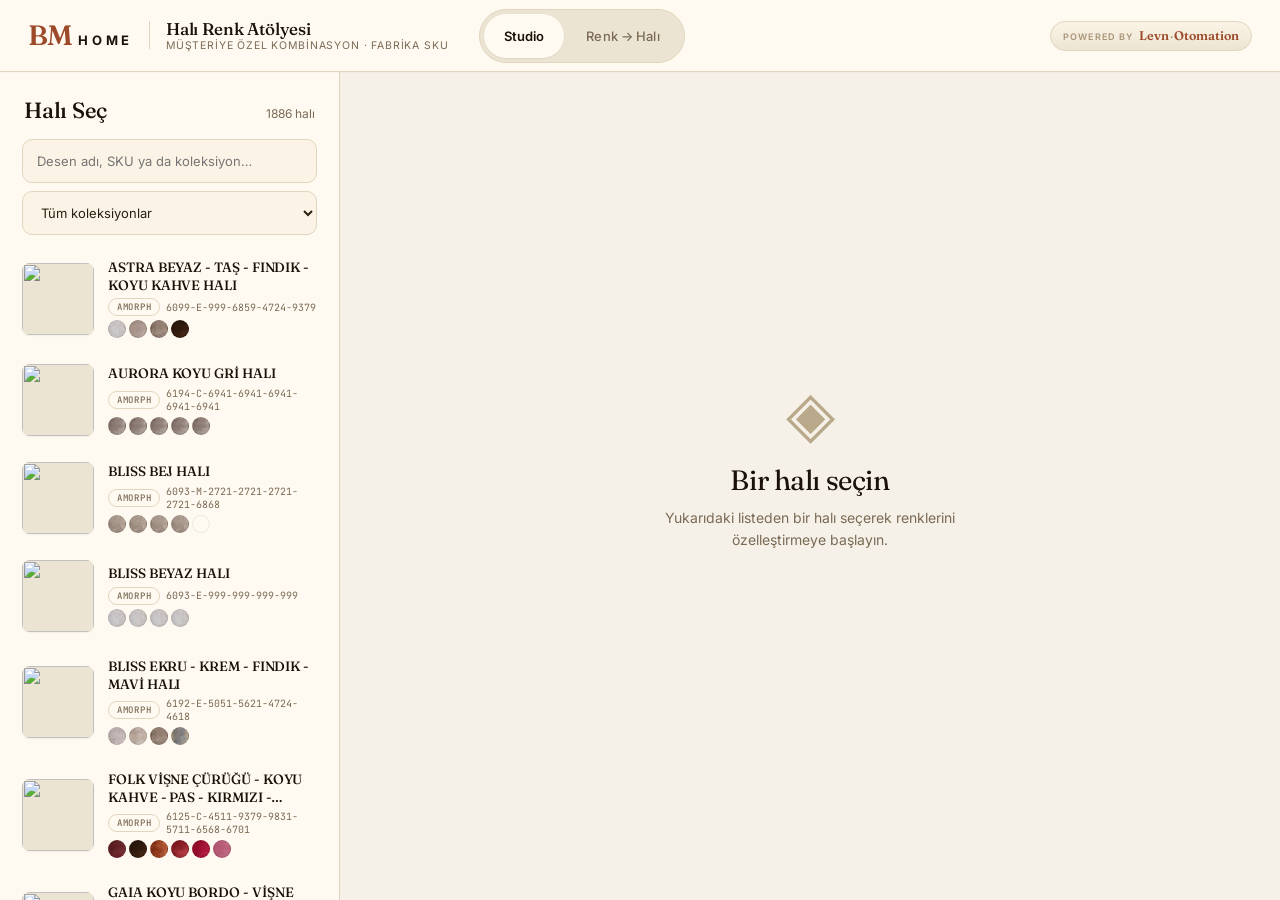
==== commit becd93f7: "feat(tip-aware): palette tip-aware yapıya kavuştu — A/C/M/E varyantları YAPISAL KEŞİF ve ÇÖZÜM:   Pl" ====
--- a/ui/index.html
+++ b/ui/index.html
@@ -7,7 +7,7 @@
   <link rel="preconnect" href="https://fonts.googleapis.com">
   <link rel="preconnect" href="https://fonts.gstatic.com" crossorigin>
   <link rel="stylesheet" href="https://fonts.googleapis.com/css2?family=Fraunces:opsz,wght@9..144,400;9..144,500;9..144,600;9..144,700&family=Inter:wght@400;500;600;700&family=JetBrains+Mono:wght@400;500;600&display=swap">
-  <link rel="stylesheet" href="style.css?v=19">
+  <link rel="stylesheet" href="style.css?v=23">
 </head>
 <body>
   <header class="topbar">
@@ -251,6 +251,6 @@
   <!-- ============ PRINT SHEET (sadece print modunda görünür) ============ -->
   <div class="print-sheet" id="printSheet" aria-hidden="true"></div>
 
-  <script type="module" src="app.js?v=19"></script>
+  <script type="module" src="app.js?v=23"></script>
 </body>
 </html>
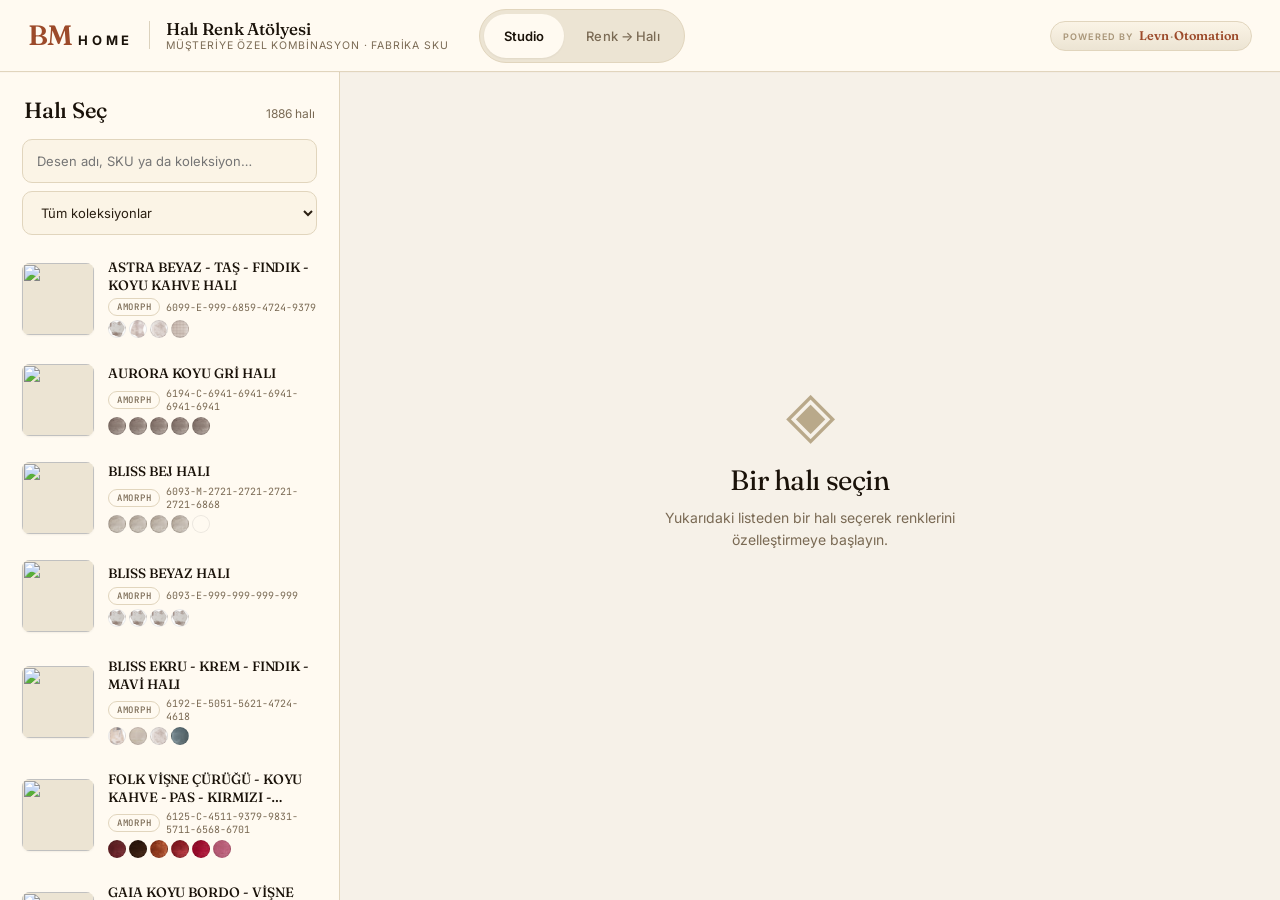
==== commit e0b85339: "fix(ui): palette popover tip-aware swatch + card text wrap düzeltmesi Sorun 1: Palette popover yanlı" ====
--- a/ui/index.html
+++ b/ui/index.html
@@ -7,7 +7,7 @@
   <link rel="preconnect" href="https://fonts.googleapis.com">
   <link rel="preconnect" href="https://fonts.gstatic.com" crossorigin>
   <link rel="stylesheet" href="https://fonts.googleapis.com/css2?family=Fraunces:opsz,wght@9..144,400;9..144,500;9..144,600;9..144,700&family=Inter:wght@400;500;600;700&family=JetBrains+Mono:wght@400;500;600&display=swap">
-  <link rel="stylesheet" href="style.css?v=23">
+  <link rel="stylesheet" href="style.css?v=24">
 </head>
 <body>
   <header class="topbar">
@@ -251,6 +251,6 @@
   <!-- ============ PRINT SHEET (sadece print modunda görünür) ============ -->
   <div class="print-sheet" id="printSheet" aria-hidden="true"></div>
 
-  <script type="module" src="app.js?v=23"></script>
+  <script type="module" src="app.js?v=24"></script>
 </body>
 </html>
--- a/ui/style.css
+++ b/ui/style.css
@@ -1388,21 +1388,20 @@
   font-size: 12.5px;
   font-weight: 500;
   letter-spacing: -0.003em;
-  line-height: 1.22;
+  line-height: 1.2;
   color: var(--text-strong);
   overflow: hidden;
   text-overflow: ellipsis;
-  display: -webkit-box;
-  -webkit-line-clamp: 2;
-  -webkit-box-orient: vertical;
+  white-space: nowrap;             /* ★ tek satır — uzun isim ellipsis ile kesilir */
 }
 .color-card .code,
 .palette-card .code {
-  font-size: 9.5px;
-  color: var(--text-faint);
+  font-size: 10.5px;               /* ★ biraz büyüttüm okunabilirlik için */
+  color: var(--text-muted);
   font-family: var(--font-mono);
   font-weight: 500;
   letter-spacing: 0.04em;
+  display: block;                  /* ★ her zaman görünür olsun */
 }
 .color-card.unverified .code::after,
 .palette-card.unverified .code::after {
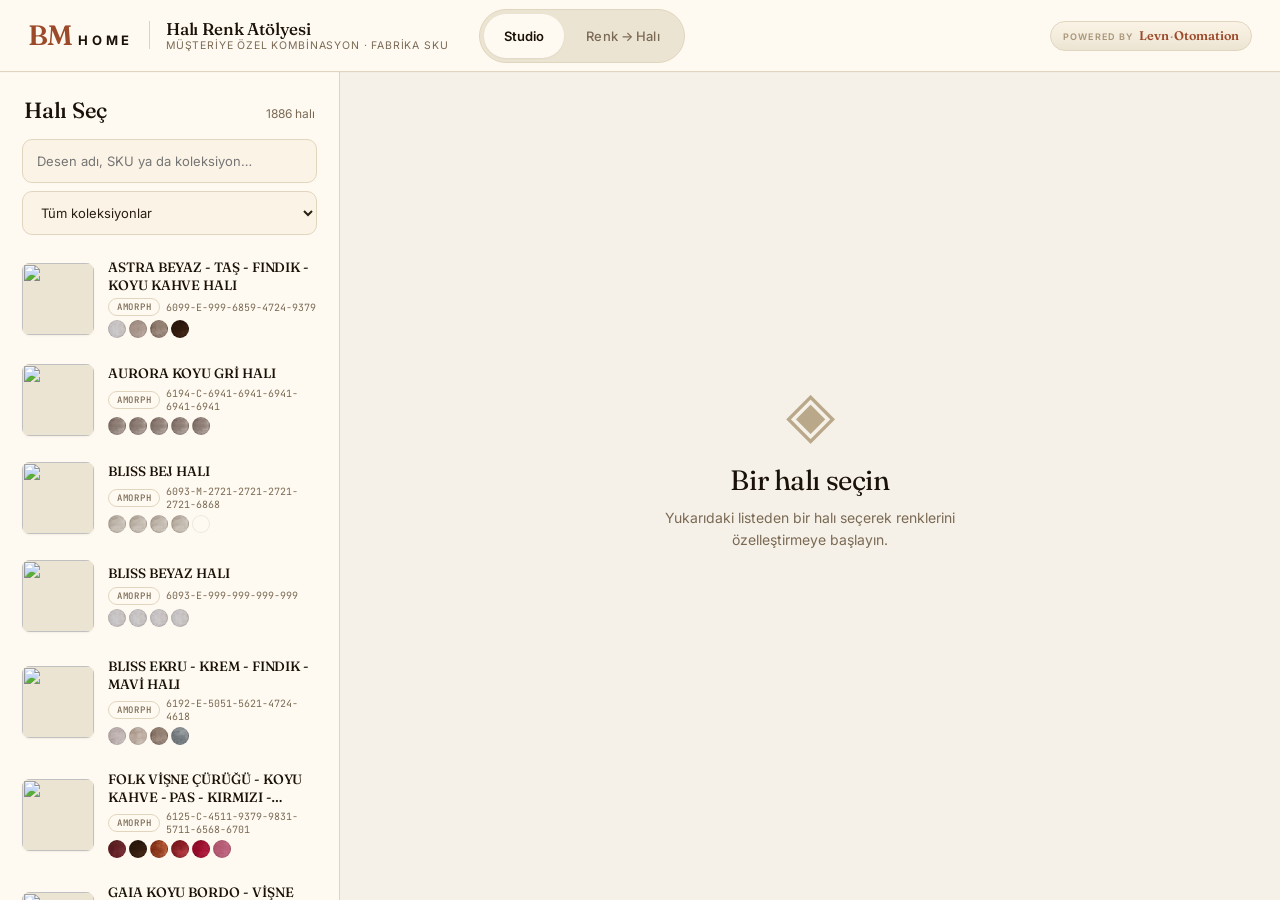
==== commit a798200b: "fix: background maskesi + palette swatch güvenilirlik filtresi Problem 1: Palette popover'da hâlâ he" ====
--- a/ui/index.html
+++ b/ui/index.html
@@ -7,7 +7,7 @@
   <link rel="preconnect" href="https://fonts.googleapis.com">
   <link rel="preconnect" href="https://fonts.gstatic.com" crossorigin>
   <link rel="stylesheet" href="https://fonts.googleapis.com/css2?family=Fraunces:opsz,wght@9..144,400;9..144,500;9..144,600;9..144,700&family=Inter:wght@400;500;600;700&family=JetBrains+Mono:wght@400;500;600&display=swap">
-  <link rel="stylesheet" href="style.css?v=24">
+  <link rel="stylesheet" href="style.css?v=26">
 </head>
 <body>
   <header class="topbar">
@@ -251,6 +251,6 @@
   <!-- ============ PRINT SHEET (sadece print modunda görünür) ============ -->
   <div class="print-sheet" id="printSheet" aria-hidden="true"></div>
 
-  <script type="module" src="app.js?v=24"></script>
+  <script type="module" src="app.js?v=26"></script>
 </body>
 </html>
--- a/ui/style.css
+++ b/ui/style.css
@@ -905,7 +905,13 @@
   grid-template-columns: repeat(auto-fill, minmax(132px, 1fr));
   gap: 14px;
 }
+/* Wrapper: slot + opsiyonel revert buton nested olmaz (HTML kuralı) */
+.slot-wrap {
+  position: relative;
+  display: block;
+}
 .slot {
+  width: 100%;
   display: flex;
   flex-direction: column;
   align-items: center;
@@ -922,6 +928,39 @@
   min-height: 180px;
   font: inherit;
 }
+/* Slot değişmişse wrapper üzerinden aksent rengi */
+.slot-wrap.changed .slot {
+  border-color: var(--accent);
+  background: var(--accent-light);
+}
+.slot-wrap.changed .slot:hover { border-color: var(--accent-dark); }
+/* Revert butonu: sağ üst köşede küçük yuvarlak */
+.slot-revert {
+  position: absolute;
+  top: 8px;
+  left: 8px;
+  width: 26px;
+  height: 26px;
+  border-radius: 50%;
+  background: #fff;
+  border: 1px solid var(--border-strong);
+  color: var(--text-muted);
+  cursor: pointer;
+  display: flex;
+  align-items: center;
+  justify-content: center;
+  padding: 0;
+  box-shadow: 0 2px 6px rgba(58, 35, 12, 0.12);
+  transition: background 0.15s, color 0.15s, transform 0.15s var(--ease-spring);
+  z-index: 2;
+}
+.slot-revert:hover {
+  background: var(--danger);
+  color: #fff;
+  border-color: var(--danger);
+  transform: rotate(-40deg) scale(1.08);
+}
+.slot-revert svg { display: block; }
 .slot:hover {
   border-color: var(--text-muted);
   transform: translateY(-3px);
@@ -1005,27 +1044,8 @@
 }
 .slot:hover .slot-edit-hint { opacity: 1; }
 
-.slot.changed {
-  border-color: var(--accent);
-  background: var(--accent-light);
-}
-.slot.changed:hover { border-color: var(--accent-dark); }
-.slot.changed .slot-swatch {
+.slot-wrap.changed .slot .slot-swatch {
   box-shadow: inset 0 0 0 1px rgba(0, 0, 0, 0.06), 0 0 0 3px var(--accent);
-}
-.slot-changed-badge {
-  position: absolute;
-  top: 10px;
-  left: 12px;
-  background: var(--accent);
-  color: #fff;
-  font-size: 8.5px;
-  font-weight: 700;
-  padding: 3px 8px;
-  border-radius: 999px;
-  text-transform: uppercase;
-  letter-spacing: 0.14em;
-  z-index: 2;
 }
 .slot-orig {
   font-size: 9.5px;
@@ -2068,17 +2088,27 @@
   .picker-img { width: 56px; height: 56px; }
   .picker-title { font-size: 12px; }
 
-  /* Preview image küçült */
+  /* Preview image — mobilde %80, border-radius child'lara da uygulanır */
   .rug-preview-image {
-    width: 60%;
+    width: 82%;
     margin: 0 auto;
     border-radius: var(--radius-lg);
+    overflow: hidden;
+  }
+  .rug-preview-image .preview-orig-img,
+  .rug-preview-image .recolor-canvas {
+    border-radius: var(--radius-lg);
   }
   .editor-preview { text-align: center; }
 
-  /* Slots: 2 kolon */
-  .slots-grid { grid-template-columns: repeat(2, 1fr); }
+  /* Slots: 2 kolon, daha kompakt */
+  .slots-grid { grid-template-columns: repeat(2, 1fr); gap: 10px; }
+  .slot { min-height: 150px; padding: 14px 8px 10px; border-radius: var(--radius); }
   .slot-swatch { width: 64px; height: 64px; }
+  .slot-name { font-size: 12px; }
+  .slot-code { font-size: 10px; }
+  .slot-revert { width: 24px; height: 24px; top: 6px; left: 6px; }
+  .slot-revert svg { width: 12px; height: 12px; }
 
   /* Similar cards */
   .similar-card { width: 140px; }
